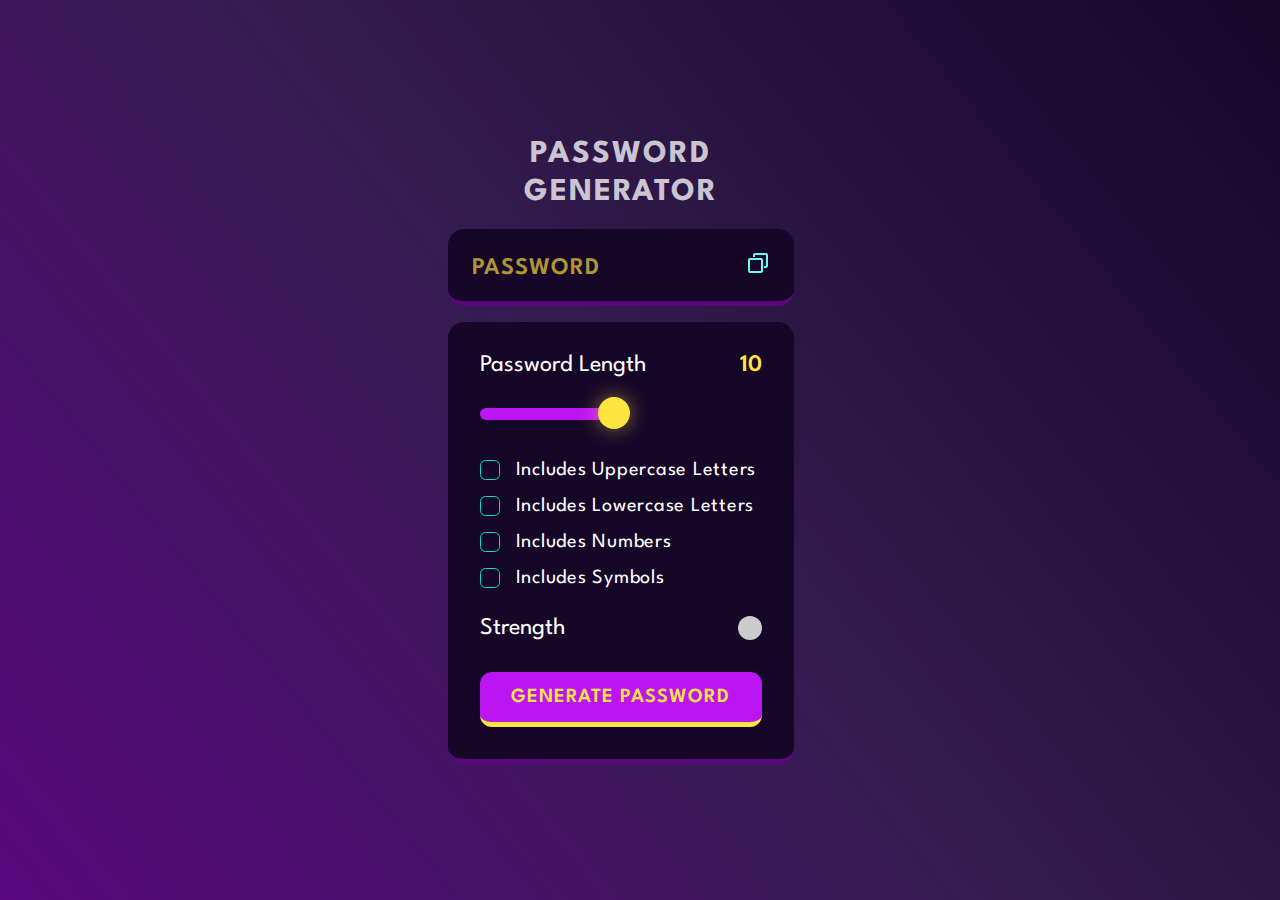
==== Password Generator/index.html @ 069c0846 "Initial commit" ====
<!DOCTYPE html>
<html lang="en">
<head>
    <meta charset="UTF-8">
    <meta http-equiv="X-UA-Compatible" content="IE=edge" />
    <meta name="viewport" content="width=device-width, initial-scale=1.0">
    <title>Password Generator</title>

    <link rel="icon" type="image/x-icon"href="/Assets/favicon.ico" />
    <link rel="preconnect" href="https://fonts.googleapis.com" />
    <link rel="preconnect" href="https://fonts.gstatic.com" crossorigin />
    <link href="https://fonts.googleapis.com/css2?family=League+Spartan:wght@100;200;300;400;600&display=swap" rel="stylesheet"/>
    <link rel="stylesheet" href="./style.css" />
    
</head>
<body>
    <div id="wrapper">
        <!-- Container-->
        <div class="container">
            <!--Heading-->
            <div>
                <h1 class="heading">PASSWORD GENERATOR</h1>
            </div>

            <!--Display Container-->
            <div class="display-container">
                <input type="text" readonly placeholder="Password" class="display" data-passworddisplay>
                <button class="copyBtn" data-copy>
                    <span class="tooltip" data-copymsg></span>
                    <img src="./Assets/copy.svg" alt="copy" width="24" height="24"/>
                </button>
            </div>

            <!--Input Container-->
            <div class="input-container">

                <!--password length section-->
                <div class="length-container">
                <p>Password Length</p>
                <p data-lengthnumber></p>
                </div>

                <input type="range" min="1" max="20" class="slider" step="1" data-lengthslider>

                <!-- Checkboxes -->
                <div class="check">
                    <input type="checkbox" id="uppercase">
                    <label for="uppercase">Includes Uppercase letters</label>

                </div>
                <div class="check">
                    <input type="checkbox" id="lowercase">
                    <label for="lowercase">Includes Lowercase letters</label>
                    
                </div>
                <div class="check">
                    <input type="checkbox" id="numbers">
                    <label for="numbers">Includes Numbers</label>
                    
                </div>
                <div class="check">
                    <input type="checkbox" id="symbols">
                    <label for="symbols">Includes Symbols</label>
                    
                </div>

                <!--Strength Container-->
                <div class="strength-container">
                    <p>Strength</p>
                    <div class="indicator" data-indicator></div>
                </div>

                <!-- generate password-->
                <button class="generateButton">Generate Password</button>
            </div>
        </div>
    </div>
    <script src="./main.js"></script>
</body>
</html>
---- Password Generator/style.css ----
*,
*::before,
*::after {
    margin: 0;
    padding: 0;
    box-sizing: border-box;
    font-family: 'League Spartan', sans-serif;
}
button {
    all: unset;
    cursor: pointer;
}

:root{
    --dk-violet: hsl(268, 75%, 9%);
    --lt-voilet: hsl(268, 47%, 21%);
    --lt-violet2: hsl(281, 89%, 26%);
    --vb-violet: hsl(285, 91%, 52%);
    --vb-violet2: hsl(290, 70%, 36%);

    --vb-yellow: hsl(52, 100%, 62%);

    --pl-white: hsl(0, 0%, 100%);

    --vb-cyan: hsl(176, 100%, 44%);
    --vb-cyan2: hsl(177, 92%, 70%);

    --dk-text: hsl(198, 20%, 13%);
}

body{
    width: 100vw;
    height: 100vh;
    display: flex;
    flex-direction: column;
    align-items: center;
    justify-content: center;
    background: linear-gradient(231deg, rgba(22, 6, 40, 1) 0%, rgba(52, 28, 79, 1) 50%, rgba(88, 7, 125, 1) 100%);

}

/* Design Main Container*/
.container{
    width: 90%;
    max-width: 450px;
}

.heading {
    color: var(--pl-white);
    opacity: 0.75;
    text-transform: uppercase;
    letter-spacing: 2px;
    text-align: center;
    line-height: 1.2;
}

/*Display Container*/
.display-container {
    position: relative;
    background-color: var(--dk-violet);
    border-radius: 1rem;
    border-bottom: 0.35rem solid var(--lt-violet2);
    margin: 1rem 0;
    padding-top: 0.35rem;
}

.display {
    width: 100%;
    background-color: transparent;
    padding: 1.15rem 1rem;
    color: var(--vb-yellow);
    font-weight: 600;
    font-size: 1.5rem;
    line-height: 30px;
    letter-spacing: 1px;
    padding-right: 3.25rem;
    border: none;
}

.display::placeholder{
    position: absolute;
    top: 50%;
    left: 1.5rem;
    font-size: 1.5rem;
    line-height: 30px;
    color: var(--vb-yellow);
    opacity: 0.65;
    text-transform: uppercase;
    transform: translateY(-50%);
}

.display-container button{
    position: absolute;
    top: 50%;
    right: 1.5rem;
    transform: translateY(-50%);
}

.input-container{
    width: 100%;
    background-color: var(--dk-violet);
    border-radius: 1rem;
    border-bottom: 0.35rem solid var(--lt-violet2);
    padding: 2rem;
}

.length-container{
    display: flex;
    justify-content: space-between;
    align-items: center;
}

.length-container p:nth-child(1){
    color: var(--pl-white);
    font-size: 1.5rem;
}

.length-container p:nth-child(2){
    color: var(--vb-yellow);
    font-size: 1.5rem;
    font-weight: 600;
}

.strength-container {
    display: flex;
    justify-content: space-between;
    align-items: center;
    margin-top: 1.75rem;
    margin-bottom: 2rem;
}

.strength-container p {
    color: var(--pl-white);
    font-size: 1.5rem;
}

.indicator {
    width: 1.5rem;
    height: 1.5rem;
    border-radius: 50%;
}

.generateButton {
    width: 100%;
    padding: 1rem 0;
    background-color: var(--vb-violet);
    text-align: center;
    border-radius: 0.75rem;
    border-bottom: 0.35rem solid var(--vb-yellow);
    text-transform: uppercase;
    letter-spacing: 1px;
    color: var(--vb-yellow);
    font-weight: 600;
    font-size: 1.25rem;
    text-align: center;
}

.check {
    display: flex;
    align-items: center;
    margin: 1rem 0;
    gap: 0 1rem;
}

.check input {
    appearance: none;
    width: 20px;
    height: 20px;
    border: 1px solid var(--vb-cyan);
    position: relative;
    cursor: pointer;
    border-radius: 0.35rem;
}

.check input:checked{
    background-color: var(--vb-cyan);
}

.check input:checked::before{
    content: "✔";
    position: absolute;
    color: var(--dk-text);
    font-size: 1.05rem;
    font-weight: 600;
    left: 50%;
    top: -3.5px;
    transform: translateX(-50%);
}

.check label {
    text-transform: capitalize;
    color: var(--pl-white);
    font-size: 1.25rem;
    letter-spacing: 0.75px;
}

.copyBtn {
    position: absolute;
    top: 50%;
    transform: translateY(-50%);
    right: 1.5rem;
    background-color: transparent;
    border: none;
    outline: none;
}

.tooltip {
    position: absolute;
    background-color: var(--vb-violet2);
    color: var(--vb-yellow);
    font-size: 1.25rem;
    top: -35px;
    left: -25px;
    padding: 5px 10px;
    border-radius: 1rem;
    opacity: 0;
    transform: scale(0);
    transform-origin: bottom;
    transition: all 250ms ease-in-out;
}

.tooltip.active {
    opacity: 1;
    transform: scale(1);
}

.slider{
    appearance: none;
    width: 100%;
    height: 0.75rem;
    cursor: pointer;
    background-color: var(--lt-violet);
    border-radius: 1rem;
    margin-top: 2rem;
    margin-bottom: 1.5rem;
    background-image: linear-gradient(var(--vb-violet), var(--vb-violet));
    background-repeat: no-repeat;
    border: none;
    outline: none;
}

.slider::-webkit-slider-thumb {
    position: relative;
    appearance: none;
    background-color: var(--vb-yellow);
    height: 2rem;
    width: 2rem;
    border-radius: 50%;
    cursor: pointer;
    margin-top: -3px;
    box-shadow: 0px 0px 20px 0px rgba(255, 229, 61, 0.50);
    transition: all 100ms ease-in;
    z-index: 2;
}   

.slider:focus{
    outline: 3px solid var(--vb-yellow);
}

.slider::-webkit-slider-thumb:hover{
    outline: 2px solid var(--vb-yellow);
    background-color: var(--dk-violet);
    box-shadow: 0px 0px 25px 5px rgba(255, 229, 61, 0.8);
}
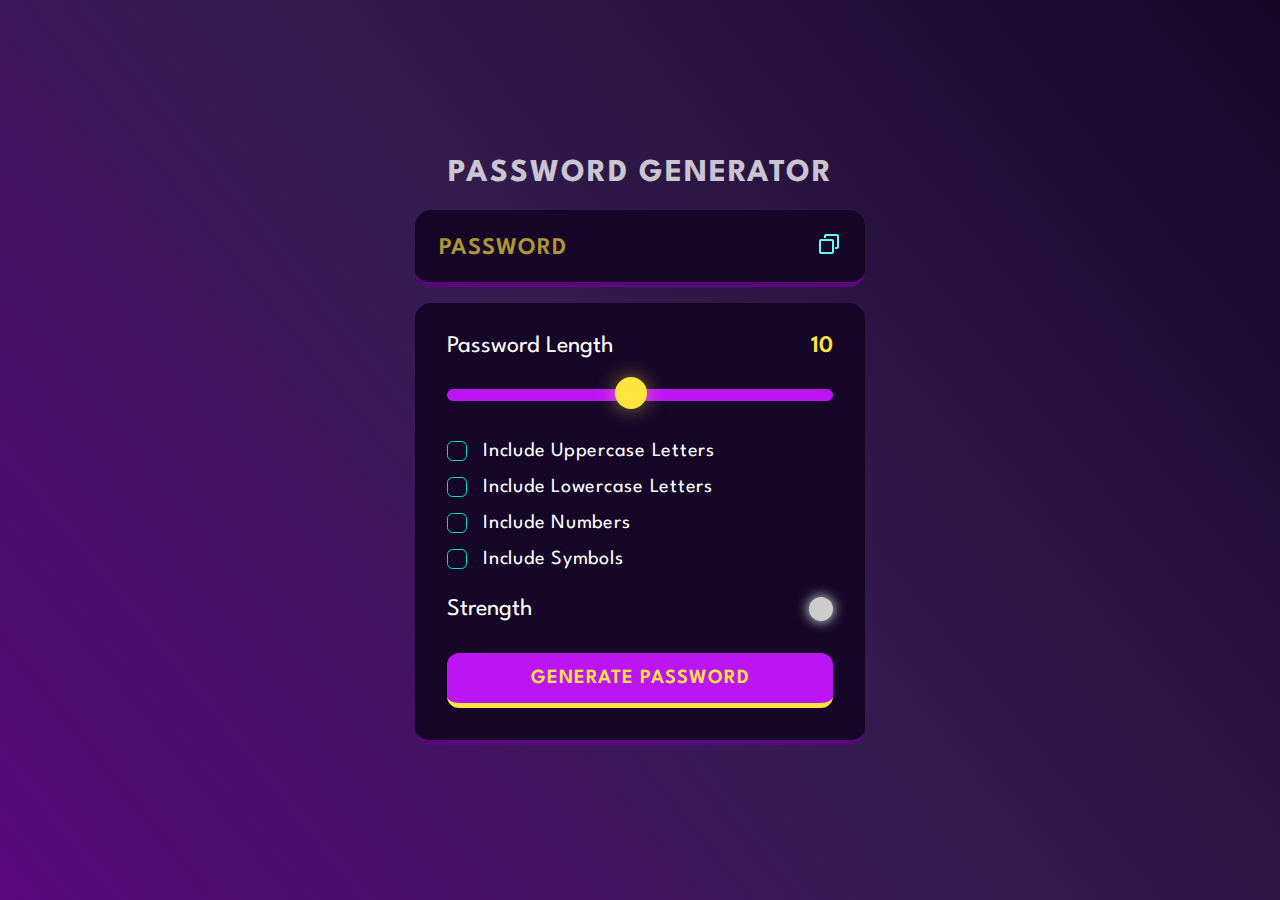
==== commit 1d2fdee2: "Add files via upload" ====
--- a/Password Generator/index.html
+++ b/Password Generator/index.html
@@ -1,80 +1,78 @@
 <!DOCTYPE html>
 <html lang="en">
-<head>
-    <meta charset="UTF-8">
+  <head>
+    <meta charset="UTF-8" />
     <meta http-equiv="X-UA-Compatible" content="IE=edge" />
-    <meta name="viewport" content="width=device-width, initial-scale=1.0">
+    <meta name="viewport" content="width=device-width, initial-scale=1.0" />
     <title>Password Generator</title>
+    <script src="./script.js" defer></script>
 
-    <link rel="icon" type="image/x-icon"href="/Assets/favicon.ico" />
+    <link rel="icon" type="image/x-icon" href="/images/favicon.ico" />
     <link rel="preconnect" href="https://fonts.googleapis.com" />
     <link rel="preconnect" href="https://fonts.gstatic.com" crossorigin />
-    <link href="https://fonts.googleapis.com/css2?family=League+Spartan:wght@100;200;300;400;600&display=swap" rel="stylesheet"/>
+    <link
+      href="https://fonts.googleapis.com/css2?family=League+Spartan:wght@100;200;300;400;600&display=swap"
+      rel="stylesheet"
+    />
     <link rel="stylesheet" href="./style.css" />
-    
-</head>
-<body>
+  </head>
+  <body>
     <div id="wrapper">
-        <!-- Container-->
-        <div class="container">
-            <!--Heading-->
-            <div>
-                <h1 class="heading">PASSWORD GENERATOR</h1>
+      <!-- Container -->
+      <div class="container">
+        <!-- Heading  -->
+        <div>
+          <h1 class="heading">Password Generator</h1>
+        </div>
+
+        <!-- Display Container  -->
+        <div class="displayContainer">
+          <input type="text" placeholder="Password" readonly passwordDisplay />
+          <button class="copyBtn">
+            <span copyMessage></span>
+            <img src="./images/copy.svg" alt="copy" width="24" height="24" />
+          </button>
+        </div>
+
+        <!-- Input Container  -->
+        <div class="inputContainer">
+          <div class="lengthContainer">
+            <p>Password Length</p>
+            <p lengthDisplay></p>
+          </div>
+
+          <input type="range" min="1" max="20" step="1" class="slider"/>
+
+          <!-- Checkboxes  -->
+          <div>
+            <div class="check">
+              <input type="checkbox" name="" id="uppercase" />
+              <label for="uppercase">include uppercase letters</label>
             </div>
+            <div class="check">
+              <input type="checkbox" name="" id="lowercase" />
+              <label for="lowercase">include lowercase letters</label>
+            </div>
+            <div class="check">
+              <input type="checkbox" name="" id="numbers" />
+              <label for="numbers">include numbers</label>
+            </div>
+            <div class="check">
+              <input type="checkbox" name="" id="symbols" />
+              <label for="symbols">include symbols</label>
+            </div>
+          </div>
 
-            <!--Display Container-->
-            <div class="display-container">
-                <input type="text" readonly placeholder="Password" class="display" data-passworddisplay>
-                <button class="copyBtn" data-copy>
-                    <span class="tooltip" data-copymsg></span>
-                    <img src="./Assets/copy.svg" alt="copy" width="24" height="24"/>
-                </button>
-            </div>
+          <!-- Strength Container -->
+          <div class="strengthContainer">
+            <p>Strength</p>
+            <div class="indicator"></div>
+          </div>
 
-            <!--Input Container-->
-            <div class="input-container">
-
-                <!--password length section-->
-                <div class="length-container">
-                <p>Password Length</p>
-                <p data-lengthnumber></p>
-                </div>
-
-                <input type="range" min="1" max="20" class="slider" step="1" data-lengthslider>
-
-                <!-- Checkboxes -->
-                <div class="check">
-                    <input type="checkbox" id="uppercase">
-                    <label for="uppercase">Includes Uppercase letters</label>
-
-                </div>
-                <div class="check">
-                    <input type="checkbox" id="lowercase">
-                    <label for="lowercase">Includes Lowercase letters</label>
-                    
-                </div>
-                <div class="check">
-                    <input type="checkbox" id="numbers">
-                    <label for="numbers">Includes Numbers</label>
-                    
-                </div>
-                <div class="check">
-                    <input type="checkbox" id="symbols">
-                    <label for="symbols">Includes Symbols</label>
-                    
-                </div>
-
-                <!--Strength Container-->
-                <div class="strength-container">
-                    <p>Strength</p>
-                    <div class="indicator" data-indicator></div>
-                </div>
-
-                <!-- generate password-->
-                <button class="generateButton">Generate Password</button>
-            </div>
+          <!-- Button  -->
+          <button id="generateBtn">Generate password</button>
         </div>
+      </div>
     </div>
-    <script src="./main.js"></script>
-</body>
-</html>+  </body>
+</html>
--- a/Password Generator/style.css
+++ b/Password Generator/style.css
@@ -1,264 +1,262 @@
 *,
 *::before,
 *::after {
-    margin: 0;
-    padding: 0;
-    box-sizing: border-box;
-    font-family: 'League Spartan', sans-serif;
-}
+  margin: 0;
+  padding: 0;
+  box-sizing: border-box;
+  font-family: "League Spartan", sans-serif;
+}
+
 button {
-    all: unset;
-    cursor: pointer;
-}
-
-:root{
-    --dk-violet: hsl(268, 75%, 9%);
-    --lt-voilet: hsl(268, 47%, 21%);
-    --lt-violet2: hsl(281, 89%, 26%);
-    --vb-violet: hsl(285, 91%, 52%);
-    --vb-violet2: hsl(290, 70%, 36%);
-
-    --vb-yellow: hsl(52, 100%, 62%);
-
-    --pl-white: hsl(0, 0%, 100%);
-
-    --vb-cyan: hsl(176, 100%, 44%);
-    --vb-cyan2: hsl(177, 92%, 70%);
-
-    --dk-text: hsl(198, 20%, 13%);
-}
-
-body{
-    width: 100vw;
-    height: 100vh;
-    display: flex;
-    flex-direction: column;
+  all: unset;
+  cursor: pointer;
+}
+
+:root {
+  --dk-violet: hsl(268, 75%, 9%);
+  --lt-violet: hsl(268, 47%, 21%);
+  --lt-violet2: hsl(281, 89%, 26%);
+  --vb-violet: hsl(285, 91%, 52%);
+  --vb-violet2: hsl(290, 70%, 36%);
+
+  --vb-yellow: hsl(52, 100%, 62%);
+
+  --pl-white: hsl(0, 0%, 100%);
+
+  --vb-cyan: hsl(176, 100%, 44%);
+  --vb-cyan2: hsl(177, 92%, 70%);
+
+  --dk-text: hsl(198, 20%, 13%);
+}
+
+#wrapper {
+  height: 100vh;
+  width: 100vw;
+  background: linear-gradient(
+    231deg,
+    rgba(22, 6, 40, 1) 0%,
+    rgba(52, 28, 79, 1) 50%,
+    rgba(88, 7, 125, 1) 100%
+  );
+  /* display: flex;
+    justify-content: center;
     align-items: center;
-    justify-content: center;
-    background: linear-gradient(231deg, rgba(22, 6, 40, 1) 0%, rgba(52, 28, 79, 1) 50%, rgba(88, 7, 125, 1) 100%);
-
-}
-
-/* Design Main Container*/
-.container{
-    width: 90%;
-    max-width: 450px;
+    flex-direction: column; */
+
+  display: grid;
+  place-items: center;
+  overflow: hidden auto;
+}
+
+/* Design Main Container */
+.container {
+  width: 90%;
+  max-width: 450px;
 }
 
 .heading {
-    color: var(--pl-white);
-    opacity: 0.75;
-    text-transform: uppercase;
-    letter-spacing: 2px;
-    text-align: center;
-    line-height: 1.2;
-}
-
-/*Display Container*/
-.display-container {
-    position: relative;
-    background-color: var(--dk-violet);
-    border-radius: 1rem;
-    border-bottom: 0.35rem solid var(--lt-violet2);
-    margin: 1rem 0;
-    padding-top: 0.35rem;
-}
-
-.display {
-    width: 100%;
-    background-color: transparent;
-    padding: 1.15rem 1rem;
-    color: var(--vb-yellow);
-    font-weight: 600;
-    font-size: 1.5rem;
-    line-height: 30px;
-    letter-spacing: 1px;
-    padding-right: 3.25rem;
-    border: none;
-}
-
-.display::placeholder{
-    position: absolute;
-    top: 50%;
-    left: 1.5rem;
-    font-size: 1.5rem;
-    line-height: 30px;
-    color: var(--vb-yellow);
-    opacity: 0.65;
-    text-transform: uppercase;
-    transform: translateY(-50%);
-}
-
-.display-container button{
-    position: absolute;
-    top: 50%;
-    right: 1.5rem;
-    transform: translateY(-50%);
-}
-
-.input-container{
-    width: 100%;
-    background-color: var(--dk-violet);
-    border-radius: 1rem;
-    border-bottom: 0.35rem solid var(--lt-violet2);
-    padding: 2rem;
-}
-
-.length-container{
-    display: flex;
-    justify-content: space-between;
-    align-items: center;
-}
-
-.length-container p:nth-child(1){
-    color: var(--pl-white);
-    font-size: 1.5rem;
-}
-
-.length-container p:nth-child(2){
-    color: var(--vb-yellow);
-    font-size: 1.5rem;
-    font-weight: 600;
-}
-
-.strength-container {
-    display: flex;
-    justify-content: space-between;
-    align-items: center;
-    margin-top: 1.75rem;
-    margin-bottom: 2rem;
-}
-
-.strength-container p {
-    color: var(--pl-white);
-    font-size: 1.5rem;
+  line-height: 1.2;
+  color: var(--pl-white);
+  opacity: 0.75;
+  text-align: center;
+  text-transform: uppercase;
+  letter-spacing: 2px;
+}
+
+/* Display Container */
+.displayContainer {
+  position: relative;
+  background-color: var(--dk-violet);
+  border-radius: 1rem;
+  border-bottom: 0.35rem solid var(--lt-violet2);
+  padding-top: 0.35rem;
+  margin: 1rem 0;
+}
+
+.displayContainer input {
+  width: 100%;
+  background-color: transparent;
+  outline: none;
+  border: none;
+  padding: 1.15rem 1rem;
+  color: var(--vb-yellow);
+  font-weight: 600;
+  font-size: 1.5rem;
+  line-height: 30px;
+  letter-spacing: 1px;
+  padding-right: 3.25rem;
+}
+
+.displayContainer input::placeholder {
+  color: var(--vb-yellow);
+  text-transform: uppercase;
+  opacity: 0.65;
+  font-size: 1.5rem;
+  line-height: 30px;
+  position: absolute;
+  top: 50%;
+  left: 1.5rem;
+  transform: translateY(-50%);
+}
+
+.copyBtn {
+  position: absolute;
+  top: 50%;
+  transform: translateY(-50%);
+  right: 1.5rem;
+}
+
+/* Display Container End */
+
+/* Input Container Start  */
+.inputContainer {
+  background-color: var(--dk-violet);
+  border-radius: 1rem;
+  border-bottom: 0.35rem solid var(--lt-violet2);
+  padding: 2rem;
+  width: 100%;
+  /* color: var(--pl-white); */
+}
+
+/* Length Container Start  */
+.lengthContainer {
+  display: flex;
+  justify-content: space-between;
+  align-items: center;
+}
+
+.lengthContainer p:nth-child(1) {
+  color: var(--pl-white);
+  font-size: 1.5rem;
+}
+
+.lengthContainer p:nth-child(2) {
+  color: var(--vb-yellow);
+  font-size: 1.5rem;
+  font-weight: 600;
+}
+
+/* Length Container End  */
+
+/* Slider Start  */
+.slider {
+  appearance: none;
+  width: 100%;
+  margin-top: 2rem;
+  margin-bottom: 1.5rem;
+  border: none;
+  outline: none;
+  border-radius: 1rem;
+  height: 0.75rem;
+  background: var(--lt-violet);
+  background-image: linear-gradient(var(--vb-violet), var(--vb-violet));
+  background-repeat: no-repeat;
+  cursor: pointer;
+}
+
+.slider:focus {
+  outline: 3px solid var(--vb-yellow);
+}
+
+.slider::-webkit-slider-thumb {
+  appearance: none;
+  width: 2rem;
+  height: 2rem;
+  border-radius: 50%;
+  background: var(--vb-yellow);
+  box-shadow: 0px 0px 20px 0px rgba(255, 229, 61, 0.5);
+  transition: all 100ms ease-in;
+  cursor: pointer;
+  margin-top: -3px;
+  z-index: 2;
+  position: relative;
+}
+
+.slider::-webkit-slider-thumb:hover {
+  outline: 2px solid var(--vb-yellow);
+  background-color: var(--dk-violet);
+  box-shadow: 0px 0px 25px 5px rgba(255, 229, 61, 0.8);
+}
+
+/* Checkboxes Start */
+.check {
+  margin: 1rem 0;
+  display: flex;
+  align-items: center;
+  gap: 0 1rem;
+}
+
+.check label {
+  text-transform: capitalize;
+  color: var(--pl-white);
+  font-size: 1.25rem;
+  letter-spacing: 0.75px;
+}
+
+.check input {
+  appearance: none;
+  width: 20px;
+  height: 20px;
+  border: 1px solid var(--vb-cyan);
+  cursor: pointer;
+  position: relative;
+  border-radius: 0.35rem;
+}
+
+.check input:checked {
+  background-color: var(--vb-cyan);
+}
+
+.check input:checked::before {
+  position: absolute;
+  content: "✔";
+  color: var(--dk-text);
+  font-size: 1.05rem;
+  font-weight: 600;
+  left: 50%;
+  transform: translateX(-50%);
+  top: -3.5px;
+}
+
+/* Checkboxes End */
+
+/* Strength Container Start  */
+
+.strengthContainer {
+  display: flex;
+  justify-content: space-between;
+  align-items: center;
+  margin-top: 1.75rem;
+  margin-bottom: 2rem;
+}
+
+.strengthContainer p {
+  color: var(--pl-white);
+  font-size: 1.5rem;
 }
 
 .indicator {
-    width: 1.5rem;
-    height: 1.5rem;
-    border-radius: 50%;
-}
-
-.generateButton {
-    width: 100%;
-    padding: 1rem 0;
-    background-color: var(--vb-violet);
-    text-align: center;
-    border-radius: 0.75rem;
-    border-bottom: 0.35rem solid var(--vb-yellow);
-    text-transform: uppercase;
-    letter-spacing: 1px;
-    color: var(--vb-yellow);
-    font-weight: 600;
-    font-size: 1.25rem;
-    text-align: center;
-}
-
-.check {
-    display: flex;
-    align-items: center;
-    margin: 1rem 0;
-    gap: 0 1rem;
-}
-
-.check input {
-    appearance: none;
-    width: 20px;
-    height: 20px;
-    border: 1px solid var(--vb-cyan);
-    position: relative;
-    cursor: pointer;
-    border-radius: 0.35rem;
-}
-
-.check input:checked{
-    background-color: var(--vb-cyan);
-}
-
-.check input:checked::before{
-    content: "✔";
-    position: absolute;
-    color: var(--dk-text);
-    font-size: 1.05rem;
-    font-weight: 600;
-    left: 50%;
-    top: -3.5px;
-    transform: translateX(-50%);
-}
-
-.check label {
-    text-transform: capitalize;
-    color: var(--pl-white);
-    font-size: 1.25rem;
-    letter-spacing: 0.75px;
-}
-
-.copyBtn {
-    position: absolute;
-    top: 50%;
-    transform: translateY(-50%);
-    right: 1.5rem;
-    background-color: transparent;
-    border: none;
-    outline: none;
-}
-
-.tooltip {
-    position: absolute;
-    background-color: var(--vb-violet2);
-    color: var(--vb-yellow);
-    font-size: 1.25rem;
-    top: -35px;
-    left: -25px;
-    padding: 5px 10px;
-    border-radius: 1rem;
-    opacity: 0;
-    transform: scale(0);
-    transform-origin: bottom;
-    transition: all 250ms ease-in-out;
-}
-
-.tooltip.active {
-    opacity: 1;
-    transform: scale(1);
-}
-
-.slider{
-    appearance: none;
-    width: 100%;
-    height: 0.75rem;
-    cursor: pointer;
-    background-color: var(--lt-violet);
-    border-radius: 1rem;
-    margin-top: 2rem;
-    margin-bottom: 1.5rem;
-    background-image: linear-gradient(var(--vb-violet), var(--vb-violet));
-    background-repeat: no-repeat;
-    border: none;
-    outline: none;
-}
-
-.slider::-webkit-slider-thumb {
-    position: relative;
-    appearance: none;
-    background-color: var(--vb-yellow);
-    height: 2rem;
-    width: 2rem;
-    border-radius: 50%;
-    cursor: pointer;
-    margin-top: -3px;
-    box-shadow: 0px 0px 20px 0px rgba(255, 229, 61, 0.50);
-    transition: all 100ms ease-in;
-    z-index: 2;
-}   
-
-.slider:focus{
-    outline: 3px solid var(--vb-yellow);
-}
-
-.slider::-webkit-slider-thumb:hover{
-    outline: 2px solid var(--vb-yellow);
-    background-color: var(--dk-violet);
-    box-shadow: 0px 0px 25px 5px rgba(255, 229, 61, 0.8);
-}+  width: 1.5em;
+  height: 1.5rem;
+  border-radius: 50%;
+}
+
+/* Strength Container End  */
+
+/* Generate Button  */
+#generateBtn {
+  background: var(--vb-violet);
+  width: 100%;
+  padding: 1rem 0;
+  border-radius: 0.75rem;
+  border-bottom: 0.35rem solid var(--vb-yellow);
+  text-transform: uppercase;
+  letter-spacing: 1px;
+  color: var(--vb-yellow);
+  font-weight: 600;
+  font-size: 1.25rem;
+  text-align: center;
+}
+
+/* Generate Button Ends 
+ */
